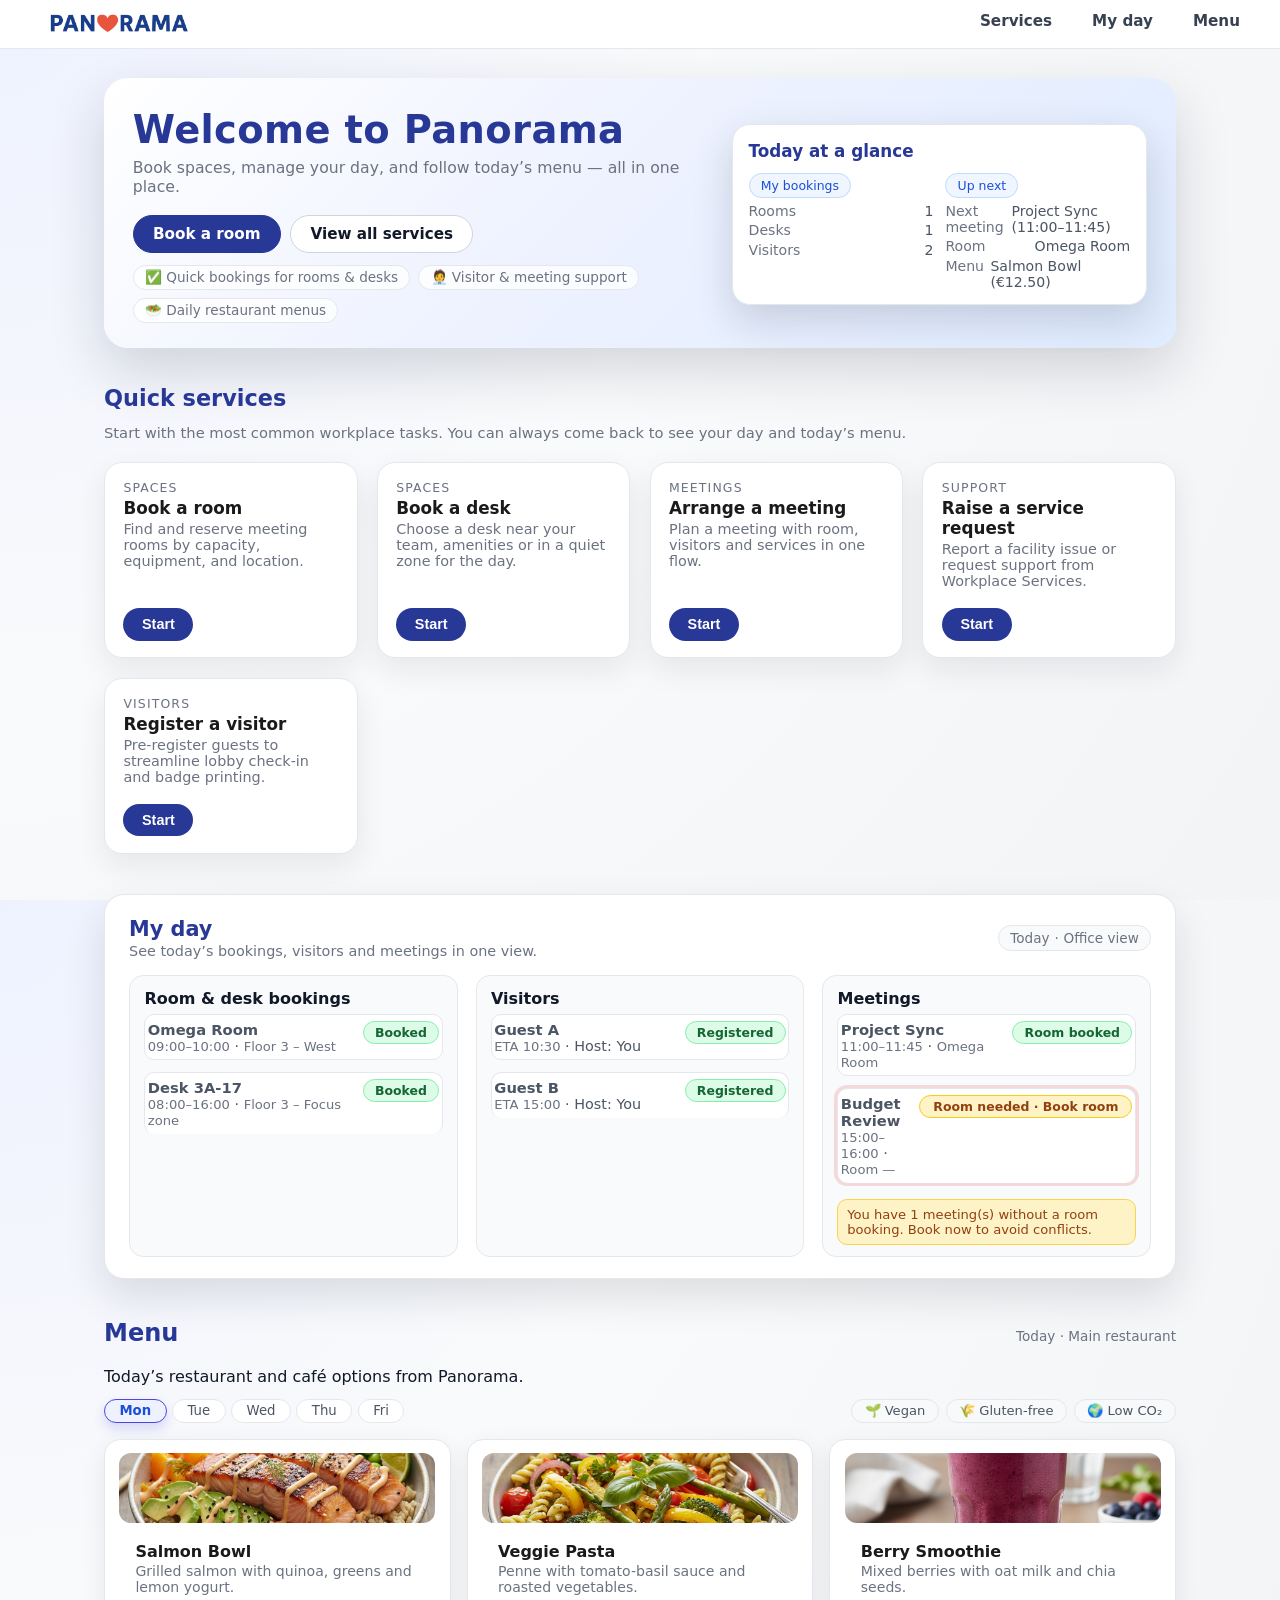
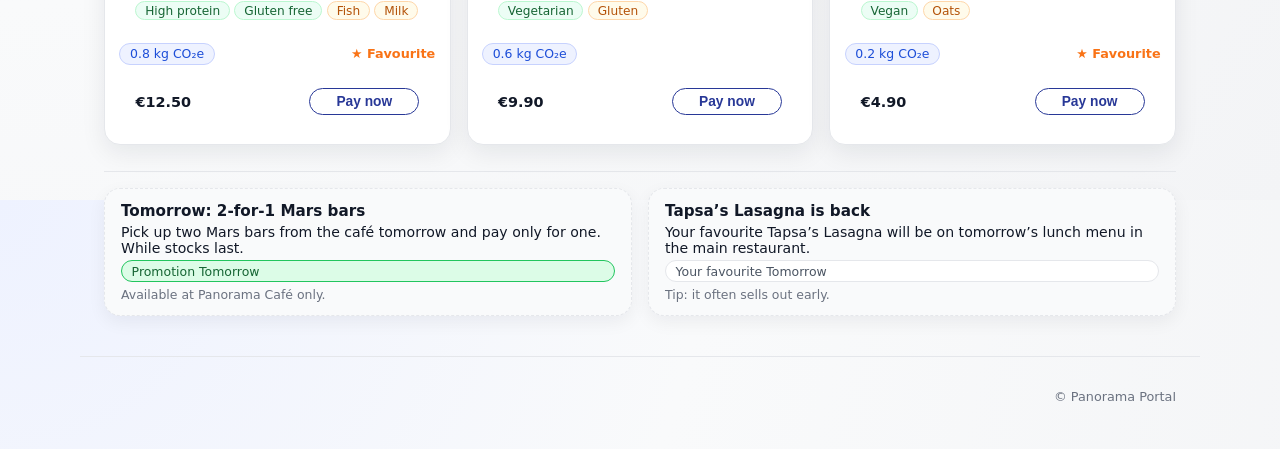
==== index.html @ 6265afe3 "Upload files again" ====
<!doctype html>
<html lang="en">
<head>
  <meta charset="utf-8" />
  <meta name="viewport" content="width=device-width, initial-scale=1" />
  <title>Panorama Client Portal</title>
  <link rel="stylesheet" href="styles.css" />
  <style>
    :root {
      --primary: #283897;
      --accent: #da2020;
      --bg: #f3f4f6;
      --muted: #6b7280;
      --card: #ffffff;
      --radius-lg: 18px;
    }

    body {
      margin: 0;
      font-family: system-ui, -apple-system, BlinkMacSystemFont, "Segoe UI", sans-serif;
      background: radial-gradient(circle at top left, #eef2ff, #f9fafb 45%, #f3f4f6);
      color: #111827;
    }

    main {
      max-width: 1120px;
      margin: 1.8rem auto 2.5rem;
      padding: 0 1.5rem;
    }

    /* Header / nav (shared with other pages) */
    .site-header {
      display: flex;
      align-items: center;
      justify-content: space-between;
      padding: 0.5rem 2.5rem;
      border-bottom: 1px solid #e5e7eb;
      background: #ffffff;
      position: sticky;
      top: 0;
      z-index: 20;
    }

    /* Logo container */
    .brand {
      display: flex;
      align-items: center;
    }

    /* Logo image */
    .logo-img {
      height: 32px;          /* 🔧 adjust this if you want it bigger/smaller */
      width: auto;
      display: block;
    }

    .top-nav {
      display: flex;
      gap: 1.5rem;
      font-size: .95rem;
    }

    .top-nav a {
      text-decoration: none;
      color: #374151;
      padding-bottom: .2rem;
      border-bottom: 2px solid transparent;
    }

    .top-nav a:hover,
    .top-nav a:focus-visible {
      color: var(--primary);
      border-bottom-color: var(--primary);
    }

    /* Generic button-like links */
    .primary,
    .secondary {
      border-radius: 999px;
      border: 1px solid transparent;
      padding: .55rem 1.2rem;
      font-size: .95rem;
      font-weight: 600;
      cursor: pointer;
      display: inline-flex;
      align-items: center;
      justify-content: center;
      gap: .35rem;
      text-decoration: none;
      white-space: nowrap;
    }

    .primary {
      background: var(--primary);
      color: #ffffff;
      border-color: var(--primary);
    }

    .primary:hover {
      filter: brightness(1.05);
    }

    .secondary {
      background: #ffffff;
      color: #111827;
      border-color: #d1d5db;
    }

    .secondary:hover {
      background: #f9fafb;
    }

    /* Hero */
    .hero {
      display: grid;
      grid-template-columns: minmax(0, 3fr) minmax(0, 2.2fr);
      gap: 2rem;
      align-items: center;
      padding: 1.8rem 1.8rem 1.6rem;
      border-radius: 24px;
      background: linear-gradient(135deg, #ffffff 0%, #eef2ff 45%, #e0ecff 100%);
      box-shadow: 0 22px 55px rgba(15, 23, 42, 0.16);
      margin-bottom: 2.3rem;
    }

    @media (max-width: 880px) {
      .hero {
        grid-template-columns: minmax(0, 1fr);
        padding: 1.4rem 1.3rem 1.2rem;
      }
    }

    .hero h1 {
      margin: 0 0 .4rem;
      font-size: clamp(2.1rem, 3vw, 2.5rem);
      letter-spacing: .01em;
    }

    .hero p {
      margin: 0 0 1.2rem;
      color: var(--muted);
      font-size: .98rem;
    }

    .hero-actions {
      display: flex;
      flex-wrap: wrap;
      gap: .6rem;
      margin-bottom: .75rem;
    }

    .hero-meta {
      display: flex;
      flex-wrap: wrap;
      gap: .5rem;
      font-size: .85rem;
      color: var(--muted);
    }

    .hero-meta span {
      display: inline-flex;
      align-items: center;
      gap: .35rem;
      padding: .22rem .7rem;
      border-radius: 999px;
      background: rgba(255, 255, 255, 0.8);
      border: 1px solid #e5e7eb;
    }

    .hero-right {
      justify-self: center;
      width: 100%;
    }

    .hero-summary {
      border-radius: 18px;
      background: #ffffff;
      padding: 1rem 1rem .9rem;
      box-shadow: 0 15px 40px rgba(15, 23, 42, 0.16);
      border: 1px solid #e5e7eb;
      font-size: .88rem;
    }

    .hero-summary h2 {
      margin: 0 0 .7rem;
      font-size: 1.05rem;
    }

    .hero-summary-grid {
      display: grid;
      grid-template-columns: 1.1fr 1.1fr;
      gap: .75rem;
    }

    .hero-pill {
      padding: .25rem .7rem;
      border-radius: 999px;
      background: #eff6ff;
      color: #1d4ed8;
      font-size: .78rem;
      border: 1px solid #bfdbfe;
      display: inline-flex;
      align-items: center;
      gap: .25rem;
      margin-bottom: .35rem;
    }

    .hero-summary ul {
      list-style: none;
      margin: 0;
      padding: 0;
      display: grid;
      gap: .2rem;
    }

    .hero-summary li {
      display: flex;
      justify-content: space-between;
      gap: .4rem;
      color: #4b5563;
    }

    .hero-summary-label {
      color: var(--muted);
    }

    /* Sections */
    section {
      margin-bottom: 2.5rem;
    }

    section > h2 {
      margin-bottom: .8rem;
      font-size: 1.4rem;
    }

    section > p.section-lead {
      margin-top: 0;
      margin-bottom: 1.3rem;
      color: var(--muted);
      font-size: .92rem;
    }

    /* Services (Quick services) */
    .card-grid {
      display: grid;
      grid-template-columns: repeat(auto-fit, minmax(230px, 1fr));
      gap: 1.2rem;
      align-items: stretch;
    }

    .card.service {
      background: var(--card);
      border-radius: var(--radius-lg);
      padding: 1.1rem 1.15rem 1.05rem;
      box-shadow: 0 12px 30px rgba(15, 23, 42, 0.08);
      border: 1px solid #e5e7eb;
      display: flex;
      flex-direction: column;
      justify-content: space-between;
      gap: .6rem;
      position: relative;
      overflow: hidden;
    }

    .card.service::after {
      content: "";
      position: absolute;
      inset: auto -40%;
      height: 48%;
      top: auto;
      bottom: -20%;
      background: radial-gradient(circle at top, rgba(40, 56, 151, 0.1), transparent 60%);
      opacity: 0;
      transition: opacity .18s;
      pointer-events: none;
    }

    .card.service:hover::after {
      opacity: 1;
    }

    .card.service h3 {
      margin: 0 0 .2rem;
      font-size: 1.05rem;
    }

    .card.service p {
      margin: 0 0 .6rem;
      color: var(--muted);
      font-size: .9rem;
    }

    .card.service .primary {
      align-self: flex-start;
      border-radius: 999px;
      padding: .45rem 1.1rem;
      font-size: .9rem;
      border: 1px solid transparent;
      transition: transform .12s ease, box-shadow .12s ease;
    }

    .card.service .primary:hover {
      box-shadow: 0 12px 30px rgba(40, 56, 151, 0.32);
      transform: translateY(-1px);
    }

    .service-eyebrow {
      font-size: .78rem;
      text-transform: uppercase;
      letter-spacing: .09em;
      color: #6b7280;
      margin-bottom: .15rem;
    }

    /* My day – same visual language as other cards */
    .my-day-card {
      background: #ffffff;
      border-radius: 20px;
      padding: 1.4rem 1.5rem 1.3rem;
      box-shadow: 0 18px 40px rgba(15, 23, 42, 0.12);
      border: 1px solid #e5e7eb;
    }

    .my-day-header {
      display: flex;
      justify-content: space-between;
      align-items: center;
      gap: .75rem;
      flex-wrap: wrap;
      margin-bottom: 1rem;
    }

    .my-day-header h2 {
      margin: 0;
      font-size: 1.3rem;
    }

    .my-day-header p {
      margin: .1rem 0 0;
      font-size: .9rem;
      color: var(--muted);
    }

    .my-day-filter {
      display: inline-flex;
      align-items: center;
      gap: .3rem;
      padding: .25rem .7rem;
      border-radius: 999px;
      border: 1px solid #e5e7eb;
      background: #f9fafb;
      font-size: .85rem;
      color: var(--muted);
    }

    .my-day-columns {
      display: grid;
      grid-template-columns: repeat(auto-fit, minmax(230px, 1fr));
      gap: 1.1rem;
    }

    .my-day-columns .column {
      border-radius: 14px;
      background: #f9fafb;
      padding: .8rem .9rem .7rem;
      border: 1px solid #e5e7eb;
      min-height: 130px;
    }

    .my-day-columns .column h3 {
      margin-top: 0;
      margin-bottom: .4rem;
      font-size: 1rem;
    }

    /* My Day list items: align info + badge nicely */
    .my-day-columns .list li {
      display: flex;
      justify-content: space-between;
      align-items: flex-start;
      gap: 0.75rem;
      padding: 0.35rem 0.15rem;
      border-bottom: 1px solid #e5e7eb;
    }

    .my-day-columns .list li:last-child {
      border-bottom: none;
    }

    .my-day-columns .list li > div:first-child strong {
      font-size: 0.92rem;
    }

    .my-day-columns .list li > div:first-child span {
      font-size: 0.82rem;
      color: #6b7280;
    }

    /* Badges – small, pill-style, not chunky buttons */
    .badge {
      display: inline-flex;
      align-items: center;
      justify-content: center;
      border-radius: 999px;
      padding: 0.18rem 0.7rem;
      font-size: 0.78rem;
      font-weight: 600;
      border: 1px solid transparent;
      white-space: nowrap;
    }

    /* Green pill = OK state */
    .badge.success {
      background: #dcfce7;
      border-color: #86efac;
      color: #166534;
    }

    /* Amber pill = warning / needs action */
    .badge.warning {
      background: #fef3c7;
      border-color: #facc15;
      color: #92400e;
    }

    /* Make "Room needed" look like a real action button */
    .badge-cta {
      text-decoration: none;
      cursor: pointer;
      background: #f97316;
      border-color: #ea580c;
      color: #ffffff;
      padding-inline: 0.8rem;
    }

    .badge-cta:hover {
      background: #ea580c;
      border-color: #c2410c;
    }

    .list {
      list-style: none;
      margin: 0;
      padding: 0;
      font-size: .9rem;
      color: #4b5563;
      display: grid;
      gap: .25rem;
    }

    .list.empty::before {
      content: "Nothing scheduled yet.";
      font-size: .9rem;
      color: var(--muted);
    }

    .alert {
      margin-top: .5rem;
      padding: .45rem .55rem;
      border-radius: 10px;
      background: #fef3c7;
      border: 1px solid #fcd34d;
      font-size: .82rem;
      color: #92400e;
    }

    /* Menu */
    .menu-section > h2 {
      margin-bottom: .2rem;
    }

    .menu-header-row {
      display: flex;
      justify-content: space-between;
      align-items: baseline;
      gap: .75rem;
      margin-bottom: .8rem;
      flex-wrap: wrap;
    }

    .menu-meta {
      font-size: .85rem;
      color: var(--muted);
    }

    .menu-grid {
      display: grid;
      grid-template-columns: repeat(auto-fit, minmax(220px, 1fr));
      gap: 1rem;
    }

    .menu-card {
      background: #ffffff;
      border-radius: 16px;
      border: 1px solid #e5e7eb;
      padding: .85rem .9rem .8rem;
      display: grid;
      grid-template-rows: auto 1fr auto auto;
      gap: .45rem;
      box-shadow: 0 8px 25px rgba(15, 23, 42, 0.08);
      font-size: .9rem;
    }

    .menu-card .image-wrapper {
      height: 70px;
      border-radius: 12px;
      overflow: hidden;
      background: #e5e7eb;
    }

    .menu-card .menu-image {
      width: 100%;
      height: 100%;
      object-fit: cover;
      display: block;
    }

    .menu-card h3 {
      margin: 0 0 .1rem;
      font-size: 1rem;
    }

    .menu-card p {
      margin: 0;
      font-size: .88rem;
      color: var(--muted);
    }

    .menu-tags {
      display: flex;
      flex-wrap: wrap;
      gap: .28rem;
      margin-top: .35rem;
    }

    .diet-tag,
    .allergen-tag {
      font-size: .76rem;
      border-radius: 999px;
      padding: .12rem .55rem;
      border: 1px solid #e5e7eb;
      background: #f9fafb;
      white-space: nowrap;
    }

    .diet-tag {
      color: #166534;
      border-color: #bbf7d0;
      background: #ecfdf5;
    }

    .allergen-tag {
      color: #b45309;
      border-color: #fed7aa;
      background: #fffbeb;
    }

    .menu-meta-row {
      display: flex;
      align-items: center;
      justify-content: space-between;
      gap: .4rem;
      margin-top: .2rem;
      font-size: .78rem;
    }

    .co2-chip {
      padding: .16rem .6rem;
      border-radius: 999px;
      background: #eef2ff;
      border: 1px solid #c7d2fe;
      color: #1d4ed8;
      white-space: nowrap;
    }

    .favourite {
      font-size: .8rem;
      color: #f97316;
      white-space: nowrap;
    }

    .warning-note {
      font-size: .8rem;
      color: #b91c1c;
      white-space: nowrap;
    }

    .menu-card .actions {
      display: flex;
      align-items: center;
      justify-content: space-between;
      gap: .6rem;
      margin-top: .25rem;
      font-size: .9rem;
    }

    .menu-card .price {
      font-weight: 600;
    }

    /* Equal-width Pay buttons */
    .menu-card .pay {
      border-radius: 999px;
      border: 1px solid var(--primary);
      padding: .32rem .8rem;
      font-size: .86rem;
      background: #ffffff;
      color: var(--primary);
      cursor: pointer;
      flex: 0 0 110px;
      text-align: center;
    }

    .menu-card .pay:hover {
      background: #eef2ff;
    }

    /* Recommended / upcoming section under menu */
    .menu-recommended {
      margin-top: 1.6rem;
      padding-top: 1rem;
      border-top: 1px solid #e5e7eb;
      display: grid;
      grid-template-columns: repeat(auto-fit, minmax(260px, 1fr));
      gap: 1rem;
    }

    .reco-card {
      border-radius: 16px;
      border: 1px dashed #e5e7eb;
      padding: .85rem 1rem .8rem;
      background: #f9fafb;
      box-shadow: 0 6px 18px rgba(15, 23, 42, 0.06);
      font-size: .88rem;
      display: grid;
      gap: .25rem;
    }

    .reco-title {
      font-weight: 600;
      font-size: .95rem;
    }

    .reco-pill {
      display: inline-flex;
      align-items: center;
      gap: .25rem;
      padding: .14rem .6rem;
      border-radius: 999px;
      border: 1px solid #e5e7eb;
      background: #ffffff;
      font-size: .78rem;
      color: #4b5563;
    }

    .reco-pill.highlight {
      border-color: #22c55e;
      background: #dcfce7;
      color: #166534;
    }

    /* Menu toolbar (tabs + filters) */
    .menu-toolbar {
      display: flex;
      flex-wrap: wrap;
      justify-content: space-between;
      align-items: center;
      gap: .75rem;
      margin-bottom: 1rem;
      margin-top: .75rem;
      font-size: .85rem;
    }

    .menu-tabs {
      display: inline-flex;
      gap: .35rem;
      flex-wrap: wrap;
    }

    .menu-tab {
      border-radius: 999px;
      border: 1px solid #e5e7eb;
      background: #ffffff;
      padding: .22rem .9rem;
      cursor: pointer;
      font: inherit;
      font-size: .83rem;
      color: #4b5563;
    }

    .menu-tab[aria-selected="true"] {
      background: #eef2ff;
      border-color: #4f46e5;
      color: #1d4ed8;
      font-weight: 600;
      box-shadow: 0 6px 12px rgba(79, 70, 229, 0.18);
    }

    .menu-filters {
      display: inline-flex;
      gap: .4rem;
      flex-wrap: wrap;
    }

    .menu-filter {
      border-radius: 999px;
      border: 1px solid #e5e7eb;
      padding: .22rem .8rem;
      background: rgba(249, 250, 251, 0.9);
      cursor: pointer;
      font: inherit;
      font-size: .82rem;
      color: #4b5563;
      display: inline-flex;
      align-items: center;
      gap: .25rem;
    }

    .menu-filter.is-active {
      background: #ecfdf5;
      border-color: #6ee7b7;
      color: #166534;
      font-weight: 600;
      box-shadow: 0 6px 14px rgba(16, 185, 129, 0.22);
    }

    .menu-filter[data-filter="vegan"]::before {
      content: "🌱";
    }

    .menu-filter[data-filter="glutenfree"]::before {
      content: "🌾";
    }

    .menu-filter[data-filter="lowco2"]::before {
      content: "🌍";
    }

    /* Footer */
    .site-footer {
      max-width: 1120px;
      margin: 0 auto;
      padding: 1.2rem 1.5rem 2rem;
      font-size: .8rem;
      color: var(--muted);
      text-align: right;
    }
  </style>
</head>
<body>
  <!-- Header with Panorama logo -->
  <header class="site-header">
    <div class="brand" aria-label="PANORAMA logo">
      <img
        src="images/panoramalogo2.png"
        alt="Panorama"
        class="logo-img"
      />
    </div>

    <nav class="top-nav" aria-label="Primary">
      <a href="#services">Services</a>
      <a href="#my-day">My day</a>
      <a href="#menu">Menu</a>
    </nav>
  </header>

  <main>
    <!-- Hero -->
    <section class="hero" aria-label="Welcome">
      <div>
        <h1>Welcome to Panorama</h1>
        <p>Book spaces, manage your day, and follow today’s menu — all in one place.</p>

        <div class="hero-actions">
          <a class="primary" href="book-room.html">Book a room</a>
          <a class="secondary" href="#services">View all services</a>
        </div>

        <div class="hero-meta">
          <span>✅ Quick bookings for rooms & desks</span>
          <span>🧑‍💼 Visitor & meeting support</span>
          <span>🥗 Daily restaurant menus</span>
        </div>
      </div>

      <div class="hero-right">
        <div class="hero-summary" aria-label="Today at a glance">
          <h2>Today at a glance</h2>
          <div class="hero-summary-grid">
            <div>
              <div class="hero-pill">My bookings</div>
              <ul>
                <li>
                  <span class="hero-summary-label">Rooms</span>
                  <span id="hero-rooms-count">–</span>
                </li>
                <li>
                  <span class="hero-summary-label">Desks</span>
                  <span id="hero-desks-count">–</span>
                </li>
                <li>
                  <span class="hero-summary-label">Visitors</span>
                  <span id="hero-visitors-count">–</span>
                </li>
              </ul>
            </div>
            <div>
              <div class="hero-pill">Up next</div>
              <ul>
                <li>
                  <span class="hero-summary-label">Next meeting</span>
                  <span id="hero-next-meeting">No meeting</span>
                </li>
                <li>
                  <span class="hero-summary-label">Room</span>
                  <span id="hero-next-meeting-room">Not assigned</span>
                </li>
                <li>
                  <span class="hero-summary-label">Menu</span>
                  <span id="hero-menu-highlight">Loading...</span>
                </li>
              </ul>
            </div>
          </div>
        </div>
      </div>
    </section>

    <!-- Services -->
    <section id="services" aria-labelledby="services-title">
      <h2 id="services-title">Quick services</h2>
      <p class="section-lead">
        Start with the most common workplace tasks. You can always come back to see your day and today’s menu.
      </p>

      <div class="card-grid">
        <article class="card service">
          <div>
            <div class="service-eyebrow">Spaces</div>
            <h3>Book a room</h3>
            <p>Find and reserve meeting rooms by capacity, equipment, and location.</p>
          </div>
          <button class="primary" onclick="location.href='book-room.html'">Start</button>
        </article>

        <article class="card service">
          <div>
            <div class="service-eyebrow">Spaces</div>
            <h3>Book a desk</h3>
            <p>Choose a desk near your team, amenities or in a quiet zone for the day.</p>
          </div>
          <button class="primary" onclick="location.href='book-desk.html'">Start</button>
        </article>

        <article class="card service">
          <div>
            <div class="service-eyebrow">Meetings</div>
            <h3>Arrange a meeting</h3>
            <p>Plan a meeting with room, visitors and services in one flow.</p>
          </div>
          <button class="primary" onclick="location.href='arrange-meeting.html'">Start</button>
        </article>

        <article class="card service">
          <div>
            <div class="service-eyebrow">Support</div>
            <h3>Raise a service request</h3>
            <p>Report a facility issue or request support from Workplace Services.</p>
          </div>
          <button class="primary" onclick="location.href='raise-request.html'">Start</button>
        </article>

        <article class="card service">
          <div>
            <div class="service-eyebrow">Visitors</div>
            <h3>Register a visitor</h3>
            <p>Pre-register guests to streamline lobby check-in and badge printing.</p>
          </div>
          <button class="primary" onclick="location.href='register-visitor.html'">Start</button>
        </article>
      </div>
    </section>

    <!-- My Day -->
    <section id="my-day" class="my-day-card" aria-labelledby="myday-title">
      <div class="my-day-header">
        <div>
          <h2 id="myday-title">My day</h2>
          <p>See today’s bookings, visitors and meetings in one view.</p>
        </div>
        <div class="my-day-filter" aria-label="Current view">
          <span>Today</span> · <span>Office view</span>
        </div>
      </div>

      <div class="my-day-columns">
        <div class="column" aria-label="Bookings">
          <h3>Room & desk bookings</h3>
          <ul id="booking-list" class="list"></ul>
        </div>

        <div class="column" aria-label="Visitors">
          <h3>Visitors</h3>
          <ul id="visitor-list" class="list"></ul>
        </div>

        <div class="column" aria-label="Meetings">
          <h3>Meetings</h3>
          <ul id="meeting-list" class="list"></ul>
          <!-- This alert appears when a meeting doesn't have a room -->
          <div id="meeting-alert" class="alert" role="status" aria-live="polite" hidden></div>
        </div>
      </div>
    </section>

    <!-- Menu -->
    <section id="menu" class="menu-section" aria-labelledby="menu-title">
      <div class="menu-header-row">
        <div>
          <h2 id="menu-title">Menu</h2>
          <p class="section-lead" style="margin-bottom:0;">
            Today’s restaurant and café options from Panorama.
          </p>
        </div>
        <div class="menu-meta">
          <span id="menu-date-label">Today</span> ·
          <span id="menu-location-label">Main restaurant</span>
        </div>
      </div>

      <!-- Tabs + filters -->
      <div class="menu-toolbar">
        <div class="menu-tabs" role="tablist" aria-label="Week days">
          <button class="menu-tab" data-day="mon" aria-selected="false">Mon</button>
          <button class="menu-tab" data-day="tue" aria-selected="false">Tue</button>
          <button class="menu-tab" data-day="wed" aria-selected="false">Wed</button>
          <button class="menu-tab" data-day="thu" aria-selected="false">Thu</button>
          <button class="menu-tab" data-day="fri" aria-selected="false">Fri</button>
        </div>
        <div class="menu-filters" aria-label="Dietary filters">
          <button class="menu-filter" data-filter="vegan">Vegan</button>
          <button class="menu-filter" data-filter="glutenfree">Gluten-free</button>
          <button class="menu-filter" data-filter="lowco2">Low CO₂</button>
        </div>
      </div>

      <div class="menu-grid" id="menu-grid" aria-label="Available meals"></div>

      <!-- Recommended / upcoming -->
      <div class="menu-recommended" id="menu-recommended" aria-label="Recommended for you"></div>
    </section>
  </main>

  <footer class="site-footer">
    <p>© Panorama Portal</p>
  </footer>

  <script src="app.js"></script>

  <!-- Meal details modal -->
  <div class="meal-modal-backdrop" id="meal-modal" hidden>
    <div class="meal-modal" role="dialog" aria-modal="true" aria-labelledby="meal-modal-title">
      <button class="meal-modal-close" id="meal-modal-close" aria-label="Close">
        ×
      </button>
      <div class="meal-modal-header">
        <h3 id="meal-modal-title"></h3>
        <span id="meal-modal-price"></span>
      </div>
      <p id="meal-modal-desc"></p>

      <div class="meal-modal-tags" id="meal-modal-tags"></div>

      <div class="meal-modal-nutrition">
        <div>
          <span class="nutri-label">Calories</span>
          <span class="nutri-value" id="meal-modal-calories">–</span>
        </div>
        <div>
          <span class="nutri-label">CO₂</span>
          <span class="nutri-value" id="meal-modal-co2">–</span>
        </div>
      </div>

      <div class="meal-modal-footer">
        <button class="primary" id="meal-modal-pay">Pay now</button>
        <button class="secondary" id="meal-modal-close-2">Close</button>
      </div>
    </div>
  </div>
</body>
</html>
---- styles.css ----
:root {
  --primary: #283897;   /* brand text color */
  --accent:  #da2020;   /* heart + action color */
  --ink:     #1a1a1a;
  --muted:   #6b7280;
  --bg:      #ffffff;
  --card:    #f8f9fc;
  --success: #16a34a;
  --warning: #f59e0b;
}

* { box-sizing: border-box; }
html, body { height: 100%; }
body {
  margin: 0;
  font-family: "Segoe UI", Roboto, Helvetica, Arial, sans-serif;
  color: var(--ink);
  background: var(--bg);
}

/* Header */
.site-header {
  display: flex; align-items: center; justify-content: space-between;
  gap: 2rem; padding: 1rem 2rem; border-bottom: 4px solid var(--primary);
}
.brand svg { height: 48px; width: auto; display: block; }

.top-nav a {
  color: var(--primary); text-decoration: none; font-weight: 600; margin-left: 1rem;
}
.top-nav a:hover { text-decoration: underline; }

/* Hero */
.hero { padding: 2rem; background: linear-gradient(90deg, #eef2ff, #ffffff); }
.hero h1 { color: var(--primary); margin: 0 0 .5rem 0; }
.hero p  { color: var(--muted); margin: 0; }

main { padding: 2rem; }
h2 { color: var(--primary); margin-top: 0; }

/* Cards & Services */
.card-grid { display: grid; grid-template-columns: repeat(auto-fit, minmax(250px, 1fr)); gap: 1rem; }
.card {
  background: var(--card); border: 1px solid #e5e7eb; border-radius: 12px; padding: 1rem;
  display: flex; flex-direction: column; gap: .5rem; box-shadow: 0 2px 6px rgba(0,0,0,.05);
}
.card h3 { margin: 0; color: var(--ink); }
.card p  { color: var(--muted); }

button.primary {
  align-self: flex-start; background: var(--primary); color: #fff;
  border: none; border-radius: 8px; padding: .6rem 1rem; font-weight: 700; cursor: pointer;
}
button.primary:hover { filter: brightness(1.05); }

/* My day */
.my-day-columns { display: grid; grid-template-columns: repeat(auto-fit, minmax(260px, 1fr)); gap: 1rem; }
.list { list-style: none; padding-left: 0; margin: 0; }
.list li {
  background: var(--card); border: 1px solid #e5e7eb; border-radius: 10px;
  padding: .75rem; margin-bottom: .5rem; display: grid; grid-template-columns: 1fr auto; gap: .5rem;
}

.badge { display: inline-block; padding: .2rem .5rem; border-radius: 999px; font-size: .75rem; font-weight: 700; }
.badge.success { background: #dcfce7; color: var(--success); border: 1px solid #86efac; }
.badge.warning { background: #fef3c7; color: var(--warning); border: 1px solid #fcd34d; }

/* Meeting with no room booking */
.no-room { border-color: var(--accent); box-shadow: 0 0 0 3px rgba(218,32,32,.15); }
.alert { margin-top: .5rem; padding: .75rem; border: 1px solid var(--accent); border-radius: 8px; background: #fff5f5; }

/* Menu */
.menu-section { margin-top: 2rem; }
.menu-grid { display: grid; grid-template-columns: repeat(auto-fit, minmax(220px, 1fr)); gap: 1rem; }
.menu-card {
  background: var(--card); border: 1px solid #e5e7eb; border-radius: 12px; overflow: hidden;
  display: grid; grid-template-rows: 140px auto auto;
}
.menu-card .image { background: linear-gradient(135deg, #eef2ff, #e0e7ff); }
.menu-card .content { padding: .75rem 1rem; }
.menu-card h3 { margin: 0; color: var(--ink); }
.menu-card p  { margin: .25rem 0 0 0; color: var(--muted); }

.menu-card .actions { display: flex; align-items: center; justify-content: space-between; gap: .5rem; padding: .75rem 1rem 1rem; }
.favourite { color: var(--accent); font-weight: 800; }

.pay {
  background: var(--accent); color: #fff; border: none; border-radius: 8px;
  padding: .5rem .9rem; font-weight: 700; cursor: pointer;
}
.pay:hover { filter: brightness(1.05); }

/* Footer */
.site-footer { margin-top: 2rem; padding: 1rem 2rem; border-top: 1px solid #e5e7eb; color: var(--muted); }

/* Optional dark mode */
@media (prefers-color-scheme: dark) {
  :root { --ink: #e5e7eb; --bg: #0b0f1a; --card: #121a2c; --muted: #9aa4b2; }
  .card, .list li, .menu-card { border-color: #1f2937; }
  .alert { background: rgba(218,32,32,.15); }
}
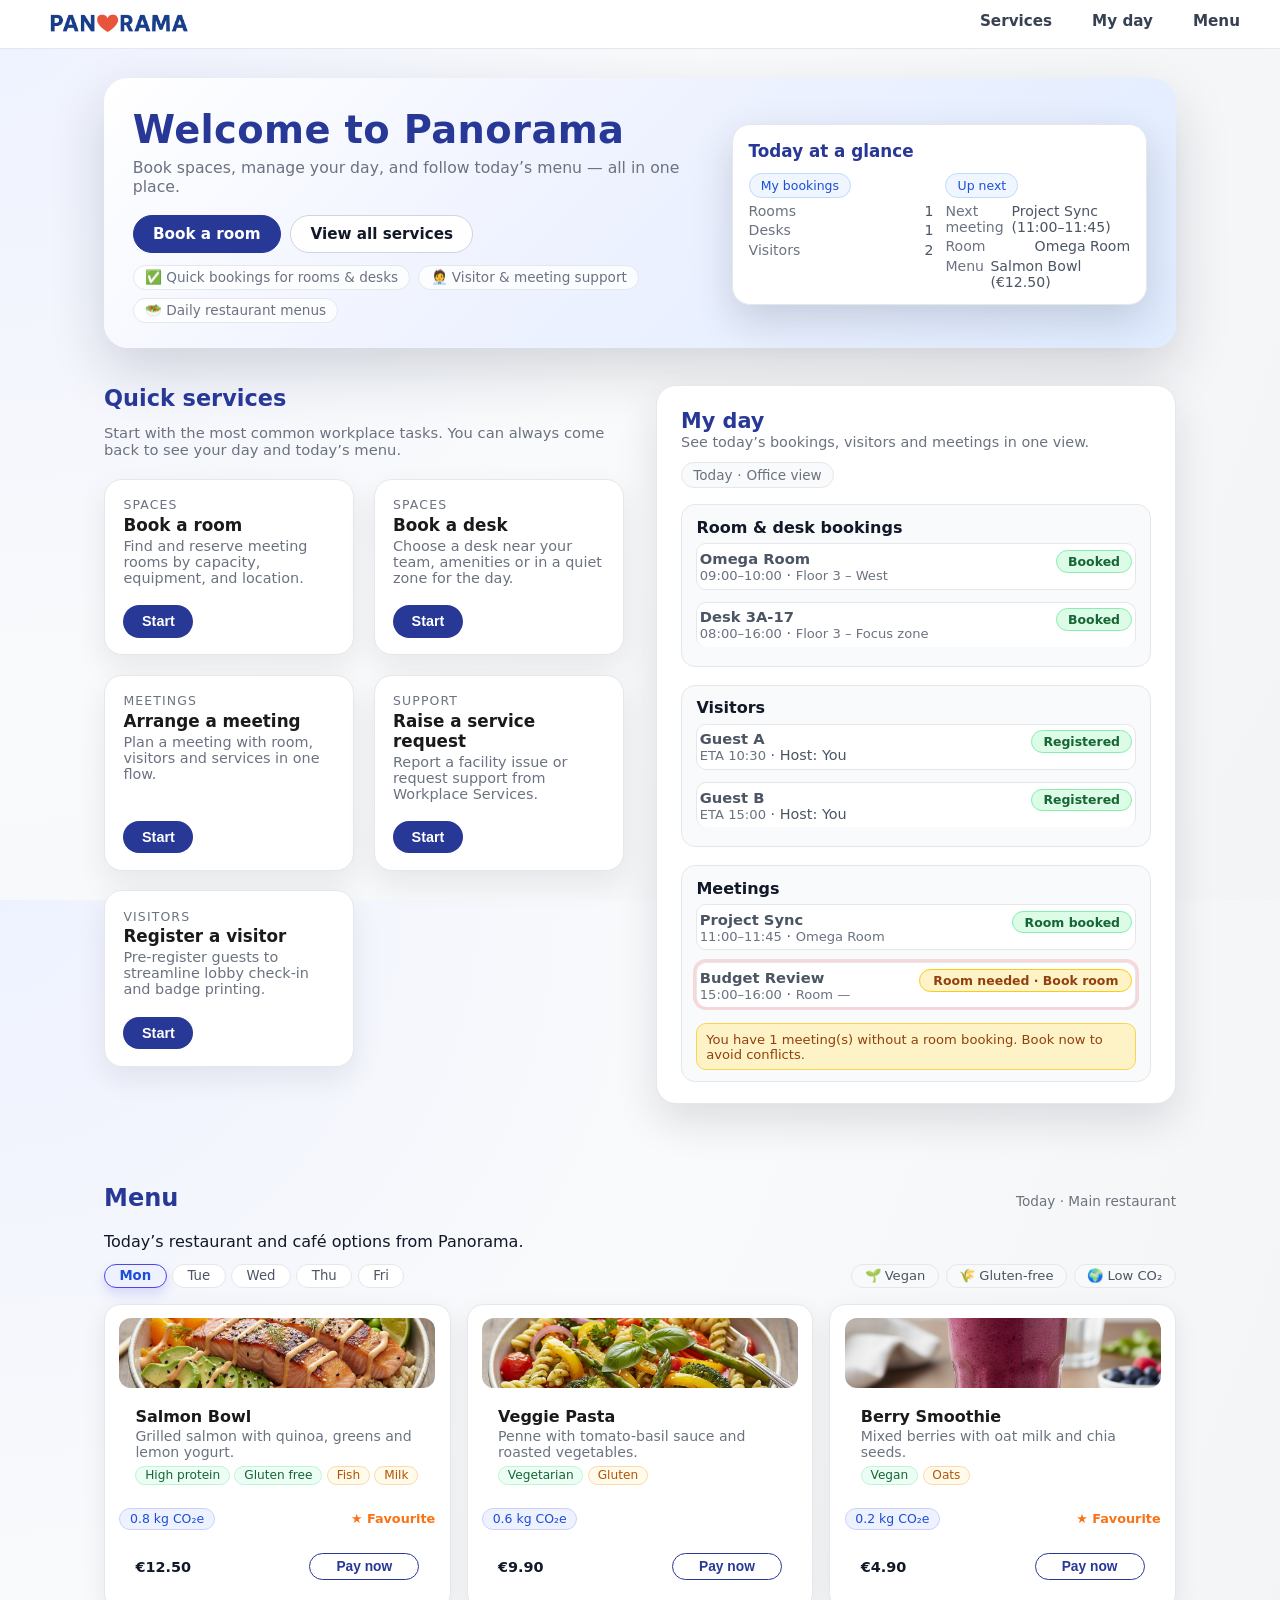
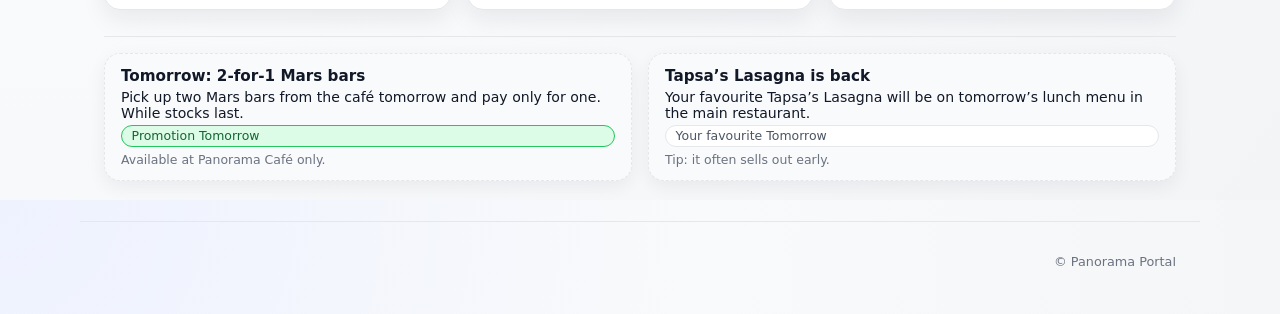
==== commit c7dd0861: "Move my day next to serices" ====
--- a/index.html
+++ b/index.html
@@ -109,6 +109,19 @@
     .secondary:hover {
       background: #f9fafb;
     }
+.home-two-col {
+  display: grid;
+  grid-template-columns: 1fr 1fr;
+  gap: 2rem;
+  align-items: start;
+}
+
+/* Make it stack on mobile */
+@media (max-width: 900px) {
+  .home-two-col {
+    grid-template-columns: 1fr;
+  }
+}
 
     /* Hero */
     .hero {
@@ -241,7 +254,7 @@
       font-size: .92rem;
     }
 
-    /* Services (Quick services) */
+    /* s (Quick s) */
     .card-grid {
       display: grid;
       grid-template-columns: repeat(auto-fit, minmax(230px, 1fr));
@@ -746,6 +759,20 @@
       color: var(--muted);
       text-align: right;
     }
+    /* Combined layout: Services + My Day side-by-side */
+.home-two-col {
+  display: grid;
+  grid-template-columns: 1fr 1fr;
+  gap: 2rem;
+  align-items: flex-start;
+}
+
+@media (max-width: 960px) {
+  .home-two-col {
+    grid-template-columns: 1fr;
+  }
+}
+
   </style>
 </head>
 <body>
@@ -829,91 +856,98 @@
     </section>
 
     <!-- Services -->
-    <section id="services" aria-labelledby="services-title">
-      <h2 id="services-title">Quick services</h2>
-      <p class="section-lead">
-        Start with the most common workplace tasks. You can always come back to see your day and today’s menu.
-      </p>
-
-      <div class="card-grid">
-        <article class="card service">
-          <div>
-            <div class="service-eyebrow">Spaces</div>
-            <h3>Book a room</h3>
-            <p>Find and reserve meeting rooms by capacity, equipment, and location.</p>
-          </div>
-          <button class="primary" onclick="location.href='book-room.html'">Start</button>
-        </article>
-
-        <article class="card service">
-          <div>
-            <div class="service-eyebrow">Spaces</div>
-            <h3>Book a desk</h3>
-            <p>Choose a desk near your team, amenities or in a quiet zone for the day.</p>
-          </div>
-          <button class="primary" onclick="location.href='book-desk.html'">Start</button>
-        </article>
-
-        <article class="card service">
-          <div>
-            <div class="service-eyebrow">Meetings</div>
-            <h3>Arrange a meeting</h3>
-            <p>Plan a meeting with room, visitors and services in one flow.</p>
-          </div>
-          <button class="primary" onclick="location.href='arrange-meeting.html'">Start</button>
-        </article>
-
-        <article class="card service">
-          <div>
-            <div class="service-eyebrow">Support</div>
-            <h3>Raise a service request</h3>
-            <p>Report a facility issue or request support from Workplace Services.</p>
-          </div>
-          <button class="primary" onclick="location.href='raise-request.html'">Start</button>
-        </article>
-
-        <article class="card service">
-          <div>
-            <div class="service-eyebrow">Visitors</div>
-            <h3>Register a visitor</h3>
-            <p>Pre-register guests to streamline lobby check-in and badge printing.</p>
-          </div>
-          <button class="primary" onclick="location.href='register-visitor.html'">Start</button>
-        </article>
-      </div>
-    </section>
-
-    <!-- My Day -->
-    <section id="my-day" class="my-day-card" aria-labelledby="myday-title">
-      <div class="my-day-header">
+    <!-- Services + My Day side by side -->
+<section class="home-main-grid" aria-label="Services and My day">
+  
+  <!-- Services -->
+  <div class="home-two-col">
+  <section id="services" aria-labelledby="services-title">
+    <h2 id="services-title">Quick services</h2>
+    <p class="section-lead">
+      Start with the most common workplace tasks. You can always come back to see your day and today’s menu.
+    </p>
+
+    <div class="card-grid">
+      <article class="card service">
         <div>
-          <h2 id="myday-title">My day</h2>
-          <p>See today’s bookings, visitors and meetings in one view.</p>
-        </div>
-        <div class="my-day-filter" aria-label="Current view">
-          <span>Today</span> · <span>Office view</span>
-        </div>
-      </div>
-
-      <div class="my-day-columns">
-        <div class="column" aria-label="Bookings">
-          <h3>Room & desk bookings</h3>
-          <ul id="booking-list" class="list"></ul>
-        </div>
-
-        <div class="column" aria-label="Visitors">
-          <h3>Visitors</h3>
-          <ul id="visitor-list" class="list"></ul>
-        </div>
-
-        <div class="column" aria-label="Meetings">
-          <h3>Meetings</h3>
-          <ul id="meeting-list" class="list"></ul>
-          <!-- This alert appears when a meeting doesn't have a room -->
-          <div id="meeting-alert" class="alert" role="status" aria-live="polite" hidden></div>
-        </div>
-      </div>
-    </section>
+          <div class="service-eyebrow">Spaces</div>
+          <h3>Book a room</h3>
+          <p>Find and reserve meeting rooms by capacity, equipment, and location.</p>
+        </div>
+        <button class="primary" onclick="location.href='book-room.html'">Start</button>
+      </article>
+
+      <article class="card service">
+        <div>
+          <div class="service-eyebrow">Spaces</div>
+          <h3>Book a desk</h3>
+          <p>Choose a desk near your team, amenities or in a quiet zone for the day.</p>
+        </div>
+        <button class="primary" onclick="location.href='book-desk.html'">Start</button>
+      </article>
+
+      <article class="card service">
+        <div>
+          <div class="service-eyebrow">Meetings</div>
+          <h3>Arrange a meeting</h3>
+          <p>Plan a meeting with room, visitors and services in one flow.</p>
+        </div>
+        <button class="primary" onclick="location.href='arrange-meeting.html'">Start</button>
+      </article>
+
+      <article class="card service">
+        <div>
+          <div class="service-eyebrow">Support</div>
+          <h3>Raise a service request</h3>
+          <p>Report a facility issue or request support from Workplace Services.</p>
+        </div>
+        <button class="primary" onclick="location.href='raise-request.html'">Start</button>
+      </article>
+
+      <article class="card service">
+        <div>
+          <div class="service-eyebrow">Visitors</div>
+          <h3>Register a visitor</h3>
+          <p>Pre-register guests to streamline lobby check-in and badge printing.</p>
+        </div>
+        <button class="primary" onclick="location.href='register-visitor.html'">Start</button>
+      </article>
+    </div>
+  </section>
+
+  <!-- My Day -->
+  <section id="my-day" class="my-day-card" aria-labelledby="myday-title">
+    <div class="my-day-header">
+      <div>
+        <h2 id="myday-title">My day</h2>
+        <p>See today’s bookings, visitors and meetings in one view.</p>
+      </div>
+      <div class="my-day-filter" aria-label="Current view">
+        <span>Today</span> · <span>Office view</span>
+      </div>
+    </div>
+
+    <div class="my-day-columns">
+      <div class="column" aria-label="Bookings">
+        <h3>Room & desk bookings</h3>
+        <ul id="booking-list" class="list"></ul>
+      </div>
+
+      <div class="column" aria-label="Visitors">
+        <h3>Visitors</h3>
+        <ul id="visitor-list" class="list"></ul>
+      </div>
+
+      <div class="column" aria-label="Meetings">
+        <h3>Meetings</h3>
+        <ul id="meeting-list" class="list"></ul>
+        <div id="meeting-alert" class="alert" role="status" aria-live="polite" hidden></div>
+      </div>
+    </div>
+  </section>
+</div>
+
+</section>
 
     <!-- Menu -->
     <section id="menu" class="menu-section" aria-labelledby="menu-title">
@@ -992,3 +1026,4 @@
   </div>
 </body>
 </html>
+
